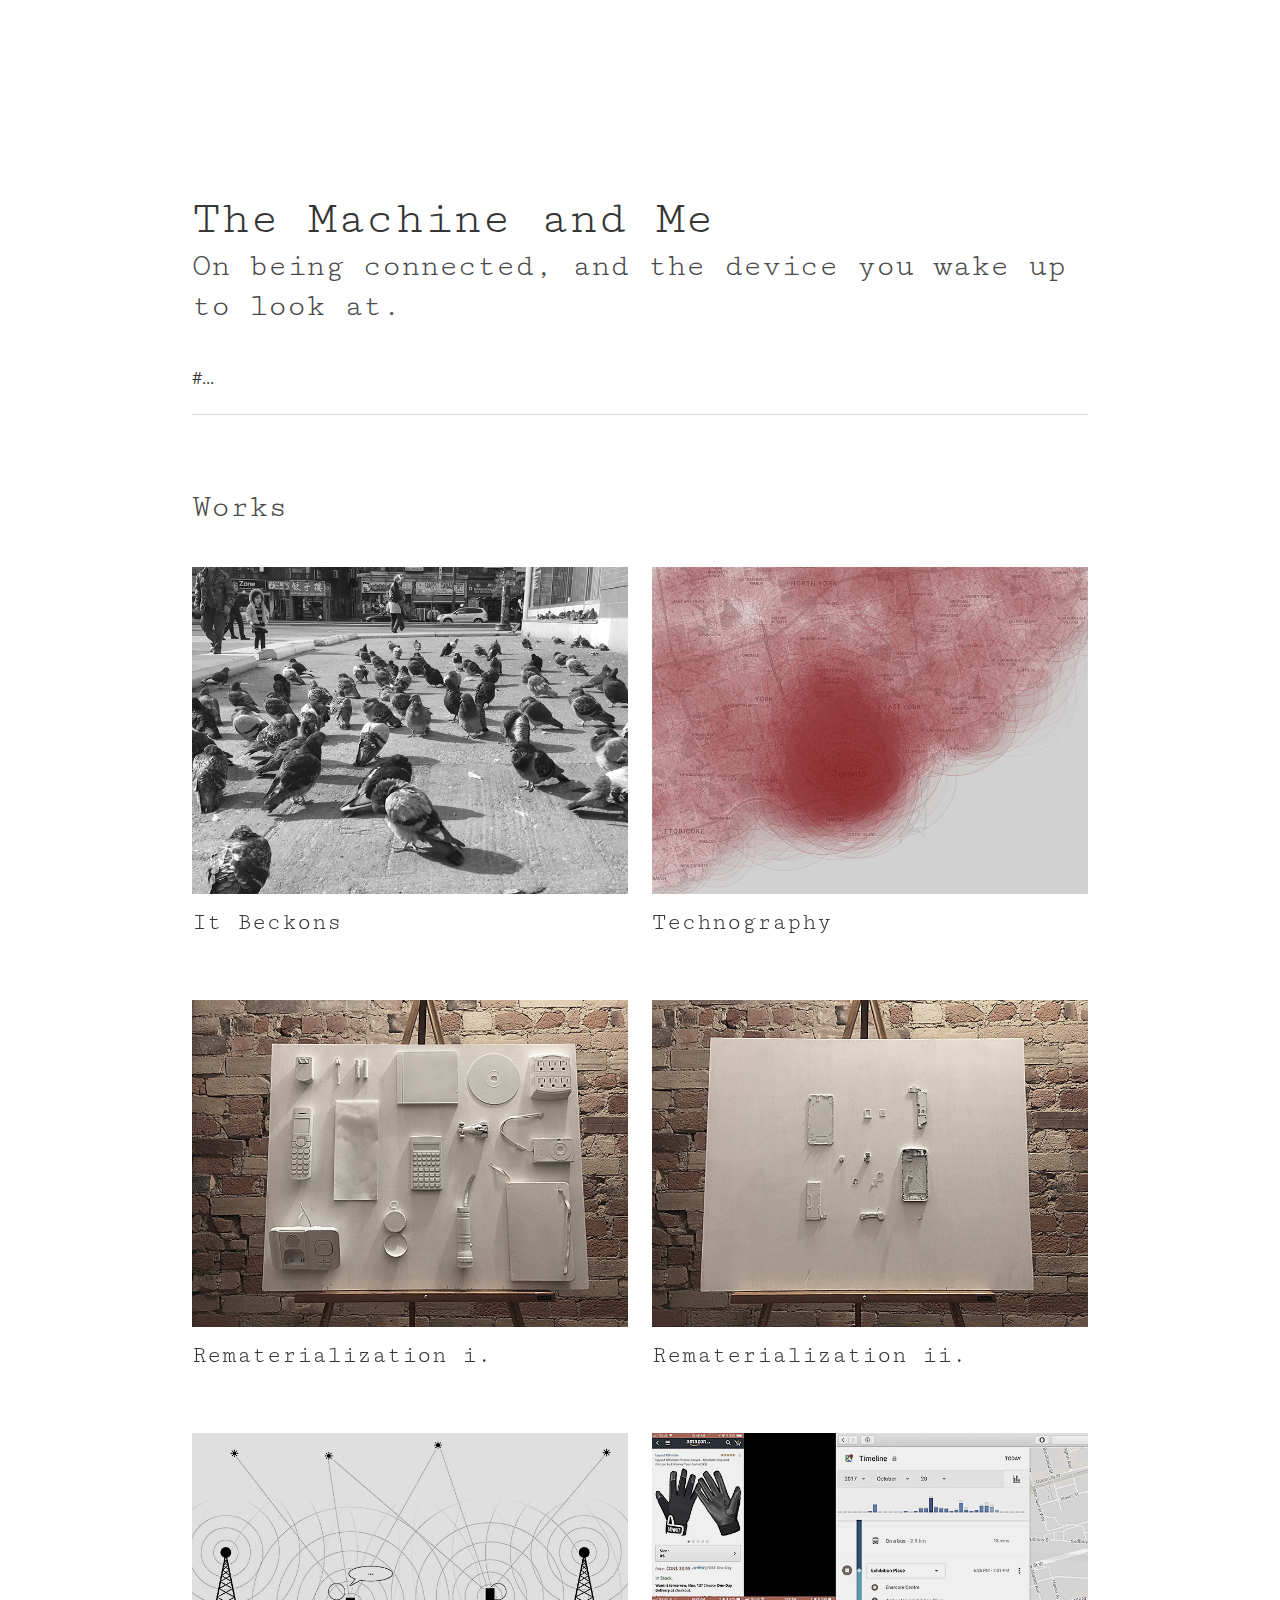
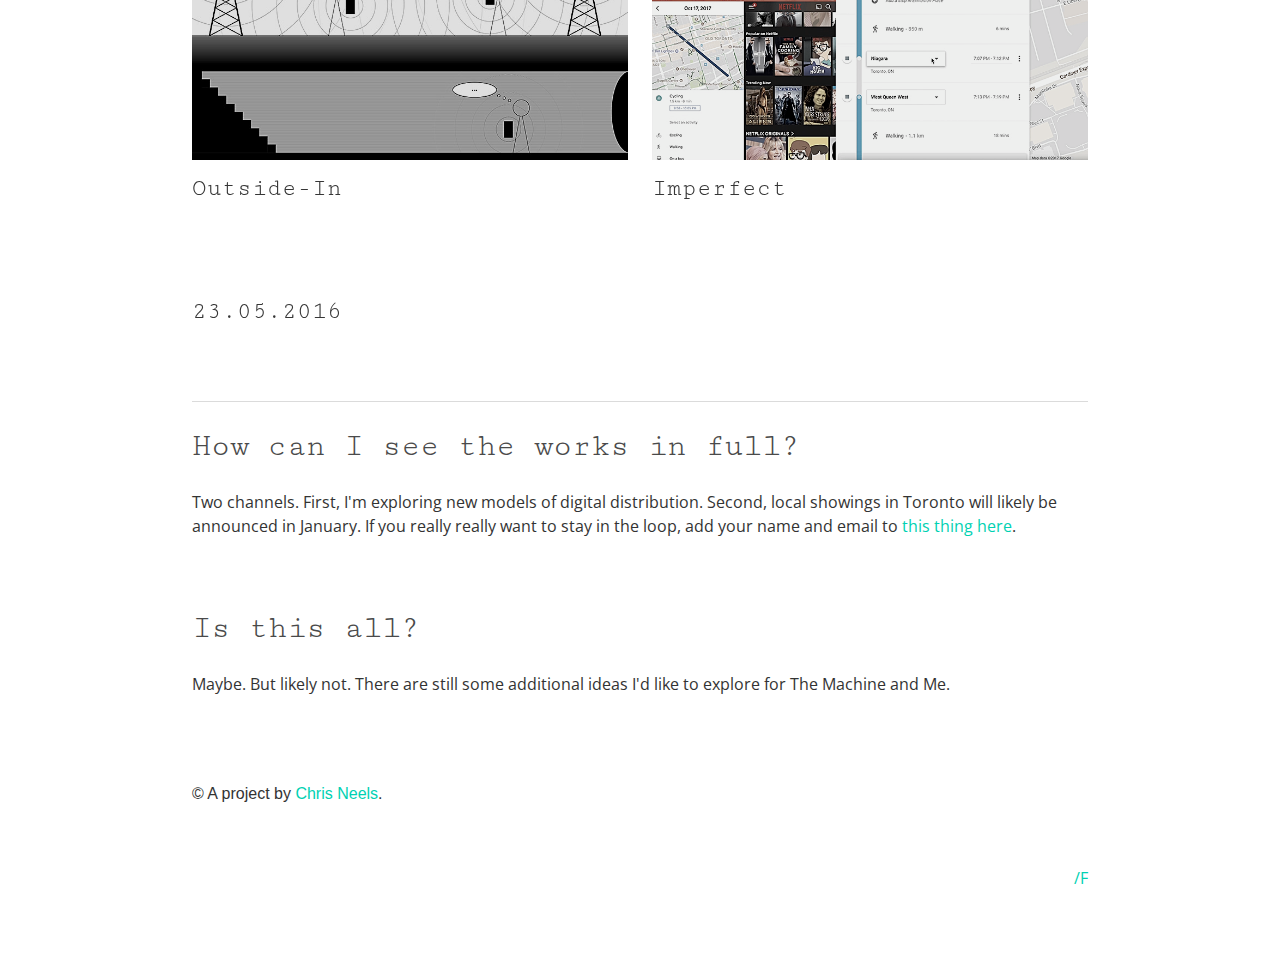
==== index.html @ b1f2470e "Updates to home and pages" ====
<!DOCTYPE html>
<html lang="en">


<head>
    <meta charset="utf-8">
    <meta name="viewport" content="width=device-width, initial-scale=1">
    <meta name="author" content="Chris Neels">
    <meta name="description" content="On being connected, and the device you wake up to look at. A [retro-intro-pro]spective art exhibit.">
    <meta name="tags" content="art, contemporary, smartphone, toronto, canada, vancouver, painting, sculpture, print, digital, video, film, abstract, realism, conceptual">
    
    <link href="css/bulma.css" rel="stylesheet">
    <link href="css/machine.css" rel="stylesheet">

    <link href="https://fonts.googleapis.com/css?family=Cutive+Mono" rel="stylesheet">
    <link href="https://fonts.googleapis.com/css?family=Open+Sans" rel="stylesheet">

    <title>The Machine and Me / Home</title>

    <!-- Global site tag (gtag.js) - Google Analytics -->
    <script async src="https://www.googletagmanager.com/gtag/js?id=UA-80147022-4"></script>
    <script>
      window.dataLayer = window.dataLayer || [];
      function gtag(){dataLayer.push(arguments);}
      gtag('js', new Date());

      gtag('config', 'UA-80147022-4');
    </script>
</head>



<body class="site-body site-body-home">

<div>
    <h1 class="title is-1"><b>The Machine and Me</b></h1>    
    <h2 class="subtitle is-3"><b>On being connected, and the device you wake up to look at.</b></h2>
    <p style="padding-top: 1rem;">#...</p>
</div>

<div>
    <hr>
    <h2 class="subtitle is-3" style="padding-top: 3rem; padding-bottom: 2.5rem;">Works</h2>
</div>

<!--Row 1-->
<div class="tile is-ancestor">
  <div class="tile is-parent is-vertical">
    <a href="art/itbeckons.html">
      <article class="tile is-child">
        <img src="img/itbeckons_tile.png" alt="" class="tile-image">
      </article>
      <p class="title tile-text is-4">It Beckons</p>
    </a>
  </div>
  <div class="tile is-parent is-vertical">
    <a href="art/technography.html">
      <article class="tile is-child">
        <img src="img/technography_tile.png" alt="" class="tile-image">
      </article>
      <p class="title tile-text is-4">Technography</p>
    </a>
  </div>
</div>

<!--Row 2-->
<div class="tile is-ancestor">
  <div class="tile is-parent is-vertical">
    <a href="art/rematerialization1.html">
      <article class="tile is-child">
        <img src="img/rematerialization1_tile.jpg" alt="" class="tile-image">
      </article>
      <p class="title tile-text is-4">Rematerialization i.</p>
    </a>
  </div>
  <div class="tile is-parent is-vertical">
    <a href="art/rematerialization2.html">
      <article class="tile is-child">
        <img src="img/rematerialization2_tile.jpg" alt="" class="tile-image">
      </article>
      <p class="title tile-text is-4">Rematerialization ii.</p>
    </a>
  </div>
</div>

<!--Row 3-->
<div class="tile is-ancestor">
  <div class="tile is-parent is-vertical">
    <a href="art/technography2.html">
      <article class="tile is-child">
        <img src="img/outsidein_tile.jpg" alt="" class="tile-image">
      </article>
      <p class="title tile-text is-4">Outside-In</p>
    </a>
  </div>
  <div class="tile is-parent is-vertical">
    <a href="art/imperfect.html">
      <article class="tile is-child">
        <img src="img/imperfect_tile.png" alt="" class="tile-image">
      </article>
      <p class="title tile-text is-4">Imperfect</p>
    </a>
  </div>
</div>

<div class="tile is-ancestor">
  <div class="tile is-parent is-vertical">
    <a href="art/rematerialization2.html">
      <article class="tile is-child">
        <img src="img/23052016_tile.jpg" alt="" class="tile-image">
      </article>
      <p class="title tile-text is-4">23.05.2016</p>
    </a>
  </div>

  <!-- Empty tile for odd numbered row -->
  <div class="tile is-parent is-vertical"></div>
</div>



<hr>

<div>
    <h2 class="subtitle is-3">How can I see the works in full?</h2>
    <p>Two channels. First, I'm exploring new models of digital distribution. Second, local showings in Toronto will likely be announced in January. If you really really want to stay in the loop, add your name and email to <a href="https://goo.gl/forms/qUJVIUPeXOVEWc293" target="_blank">this thing here</a>.</p>
</div>

<div class="section-last">
    <h2 class="subtitle is-3">Is this all?</h2>
    <p>Maybe. But likely not. There are still some additional ideas I'd like to explore for The Machine and Me.</p>
</div>

<footer>&copy; A project by <a href="http://neels.ca" target="_blank">Chris Neels</a>.</footer>





</body>

<a href="https://www.youtube.com/watch?v=u2ZnomJW6fo" target="_blank"><p style="text-align:right" style="color:grey">/F</p></a>


</html>
---- css/machine.css ----
/*!
 * Polis Finance
 */


/* Fonts */
body {
  color: #333333;
}

h1, h2 {
  font-family: 'Cutive Mono', monospace;
  font-weight: 700;
}

p {
  font-family: 'Open Sans', sans-serif;
  margin-bottom: 14px;
}



/* Body Elements */
.site-body {
  margin-top: 5%;
  margin-left: 15%;
  margin-right: 15%;
  padding-left: 0px;
  margin-bottom: 70px;
}

.site-body-sides {

}

.site-body-home {
  margin-top: 15%;
}

@media (max-width: 1000px) {
  .site-body {
    margin-left: 10%;
    margin-right: 10%;
  }
}

@media (max-width: 500px) {
  .site-body {
    margin-left: 5%;
    margin-right: 5%;
  }
}

.section-last {
  margin-top: 70px;
}

footer {
  padding: 72px 0 60px;
}

.exhibit-frame {
  padding-top: 40px;
  padding-bottom: 20px;
  width: 66%;
}

.exhibit-video {
  width: 100%;
  min-width: 100%;
  overflow: hidden;
  .tp-video-play-button {display: none !important};
  .rev_slider video {pointer-events: none};
  .rev_slider video::-webkit-media-controls {display: none !important};
}

.exhibit-image {
  width: 100%;
}


/* Homepage: Formatting for tiles*/ 
.tile-image {
  width: auto;
  overflow: hidden;
}

.is-parent {
  filter: saturate(.4);
      -webkit-filter: saturate(.4);
}

.is-parent:hover, .is-parent:focus {
  filter: brightness(.8);
      -webkit-filter: brightness(.8);
}

.is-parent a p {
  padding-top: 0.5rem;
  padding-bottom:0rem;
  margin-bottom: 2.5rem;
}

.tile-text {
  font-family: 'Cutive Mono', monospace;
  font-weight: 400;
  color
}

/* Dynamic Height of Tiles
.is-child {
  padding-top: 10%; /*8x5 aspect ratio*/
}
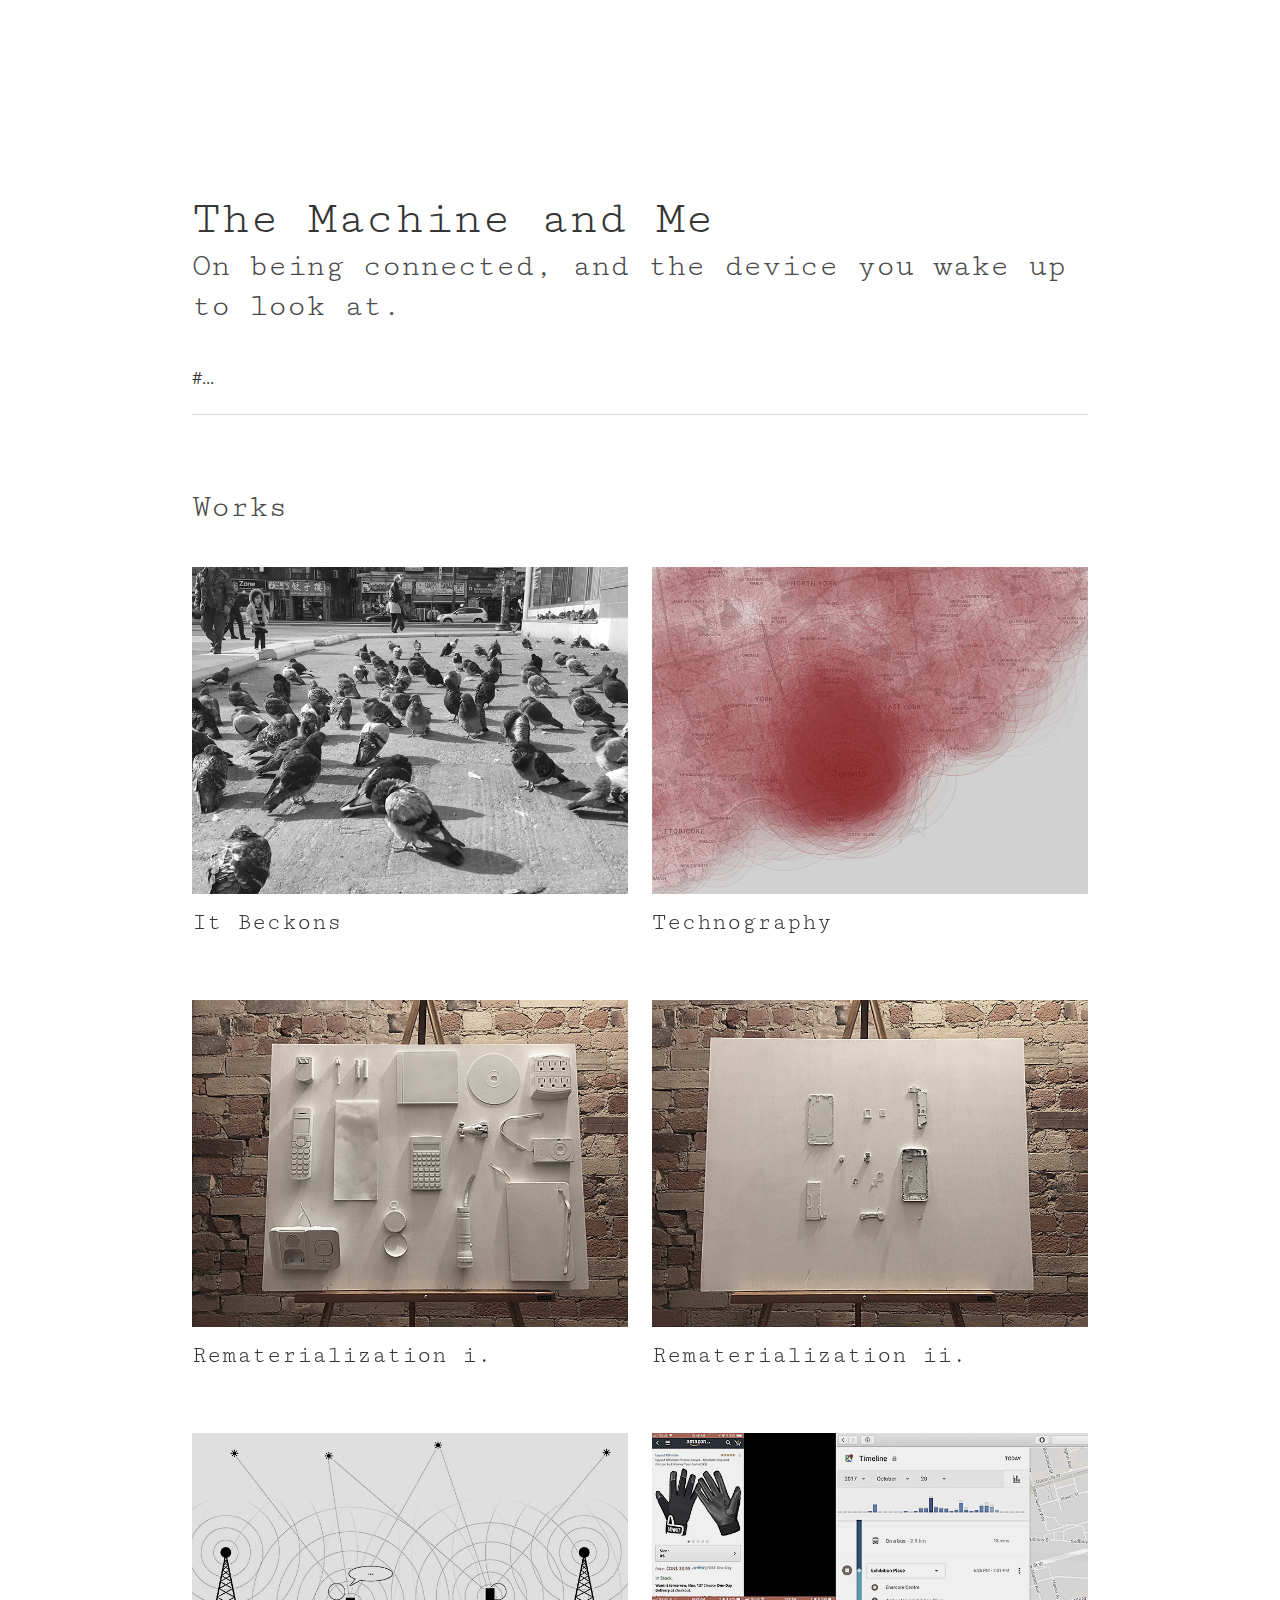
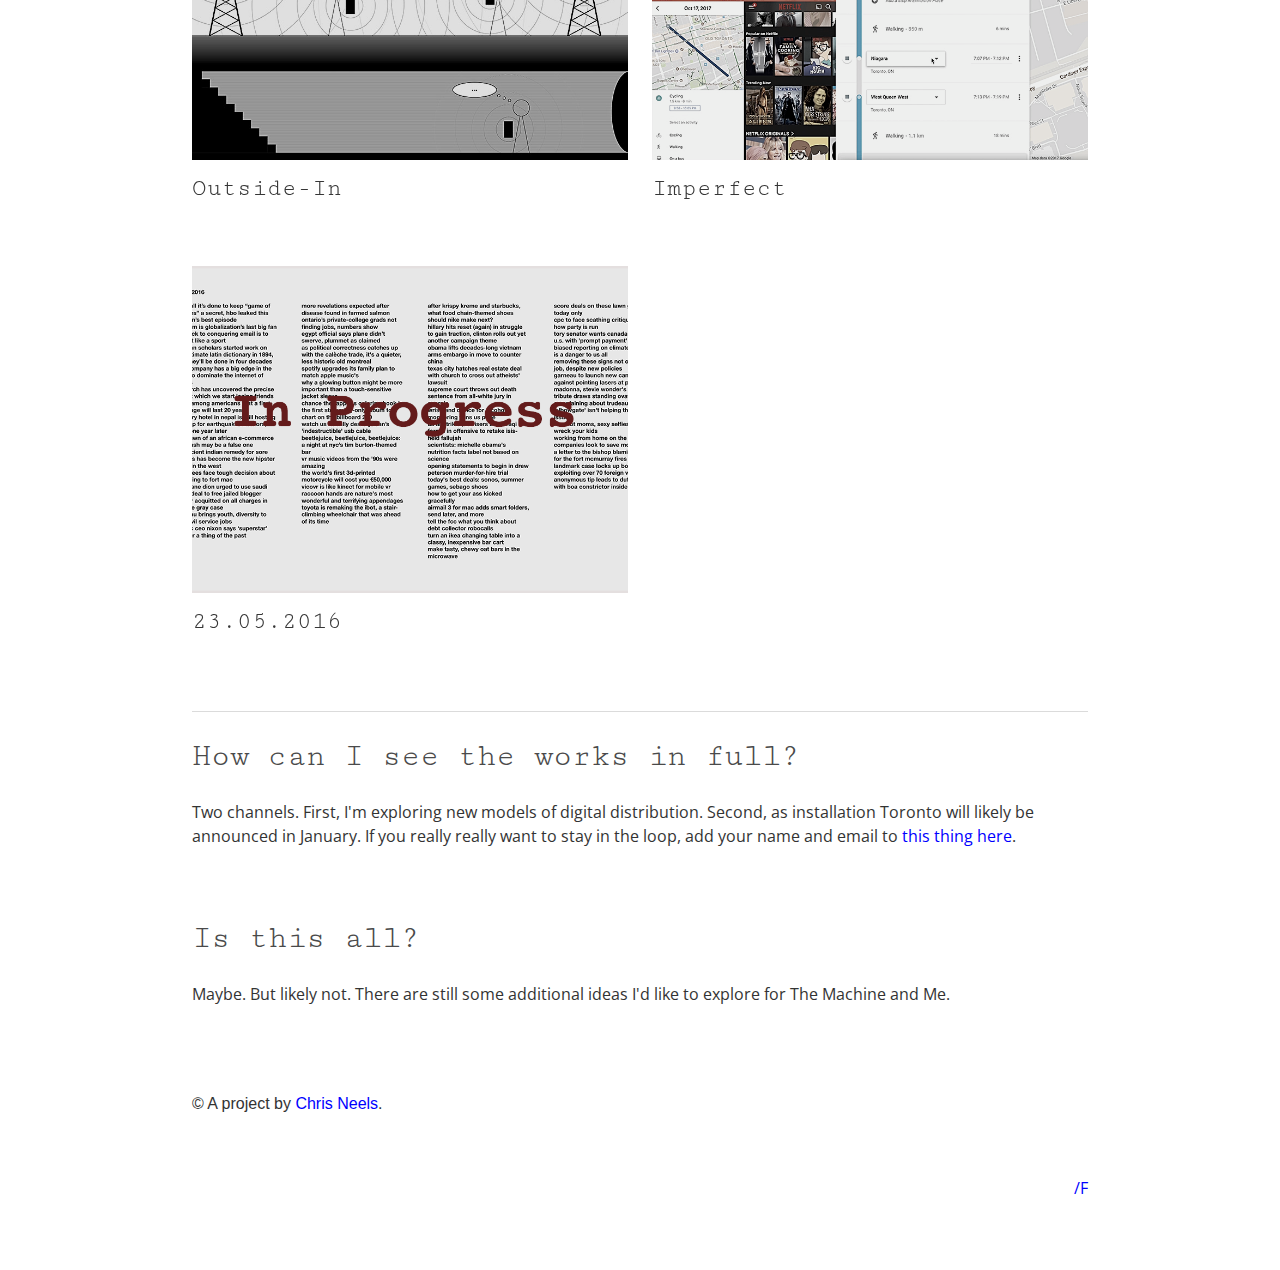
==== commit 3ef17118: "big push to site content" ====
--- a/index.html
+++ b/index.html
@@ -34,7 +34,7 @@
 
 <div>
     <h1 class="title is-1"><b>The Machine and Me</b></h1>    
-    <h2 class="subtitle is-3"><b>On being connected, and the device you wake up to look at.</b></h2>
+    <h2 class="subtitle is-3">On being connected, and the device you wake up to look at.</h2>
     <p style="padding-top: 1rem;">#...</p>
 </div>
 
@@ -86,7 +86,7 @@
 <!--Row 3-->
 <div class="tile is-ancestor">
   <div class="tile is-parent is-vertical">
-    <a href="art/technography2.html">
+    <a href="art/outsidein.html">
       <article class="tile is-child">
         <img src="img/outsidein_tile.jpg" alt="" class="tile-image">
       </article>
@@ -105,9 +105,9 @@
 
 <div class="tile is-ancestor">
   <div class="tile is-parent is-vertical">
-    <a href="art/rematerialization2.html">
+    <a href="art/23052016.html">
       <article class="tile is-child">
-        <img src="img/23052016_tile.jpg" alt="" class="tile-image">
+        <img src="img/23052016_tile.png" alt="" class="tile-image">
       </article>
       <p class="title tile-text is-4">23.05.2016</p>
     </a>
@@ -123,7 +123,7 @@
 
 <div>
     <h2 class="subtitle is-3">How can I see the works in full?</h2>
-    <p>Two channels. First, I'm exploring new models of digital distribution. Second, local showings in Toronto will likely be announced in January. If you really really want to stay in the loop, add your name and email to <a href="https://goo.gl/forms/qUJVIUPeXOVEWc293" target="_blank">this thing here</a>.</p>
+    <p>Two channels. First, I'm exploring new models of digital distribution. Second, as installation Toronto will likely be announced in January. If you really really want to stay in the loop, add your name and email to <a href="https://goo.gl/forms/qUJVIUPeXOVEWc293" target="_blank">this thing here</a>.</p>
 </div>
 
 <div class="section-last">
--- a/css/machine.css
+++ b/css/machine.css
@@ -29,40 +29,45 @@
   margin-bottom: 70px;
 }
 
-.site-body-sides {
-
-}
-
 .site-body-home {
   margin-top: 15%;
 }
 
-@media (max-width: 1000px) {
-  .site-body {
-    margin-left: 10%;
-    margin-right: 10%;
-  }
-}
-
-@media (max-width: 500px) {
-  .site-body {
-    margin-left: 5%;
-    margin-right: 5%;
-  }
+.exhibit-frame {
+  padding-top: 40px;
+  padding-bottom: 20px;
+  width: 70%;
 }
 
 .section-last {
   margin-top: 70px;
 }
 
+@media (max-width: 900px) {
+  .site-body {
+    margin-left: 5%;
+    margin-right: 5%;
+  }
+
+  .exhibit-frame {
+    width: 100%;
+  }  
+}
+
+/* Special exception for home page for mobile */
+@media (max-width: 800px) {
+  .subtitle.is-3 {
+    font-size: 1.5rem;
+  }
+}
+
+
+
+
+
+
 footer {
   padding: 72px 0 60px;
-}
-
-.exhibit-frame {
-  padding-top: 40px;
-  padding-bottom: 20px;
-  width: 66%;
 }
 
 .exhibit-video {
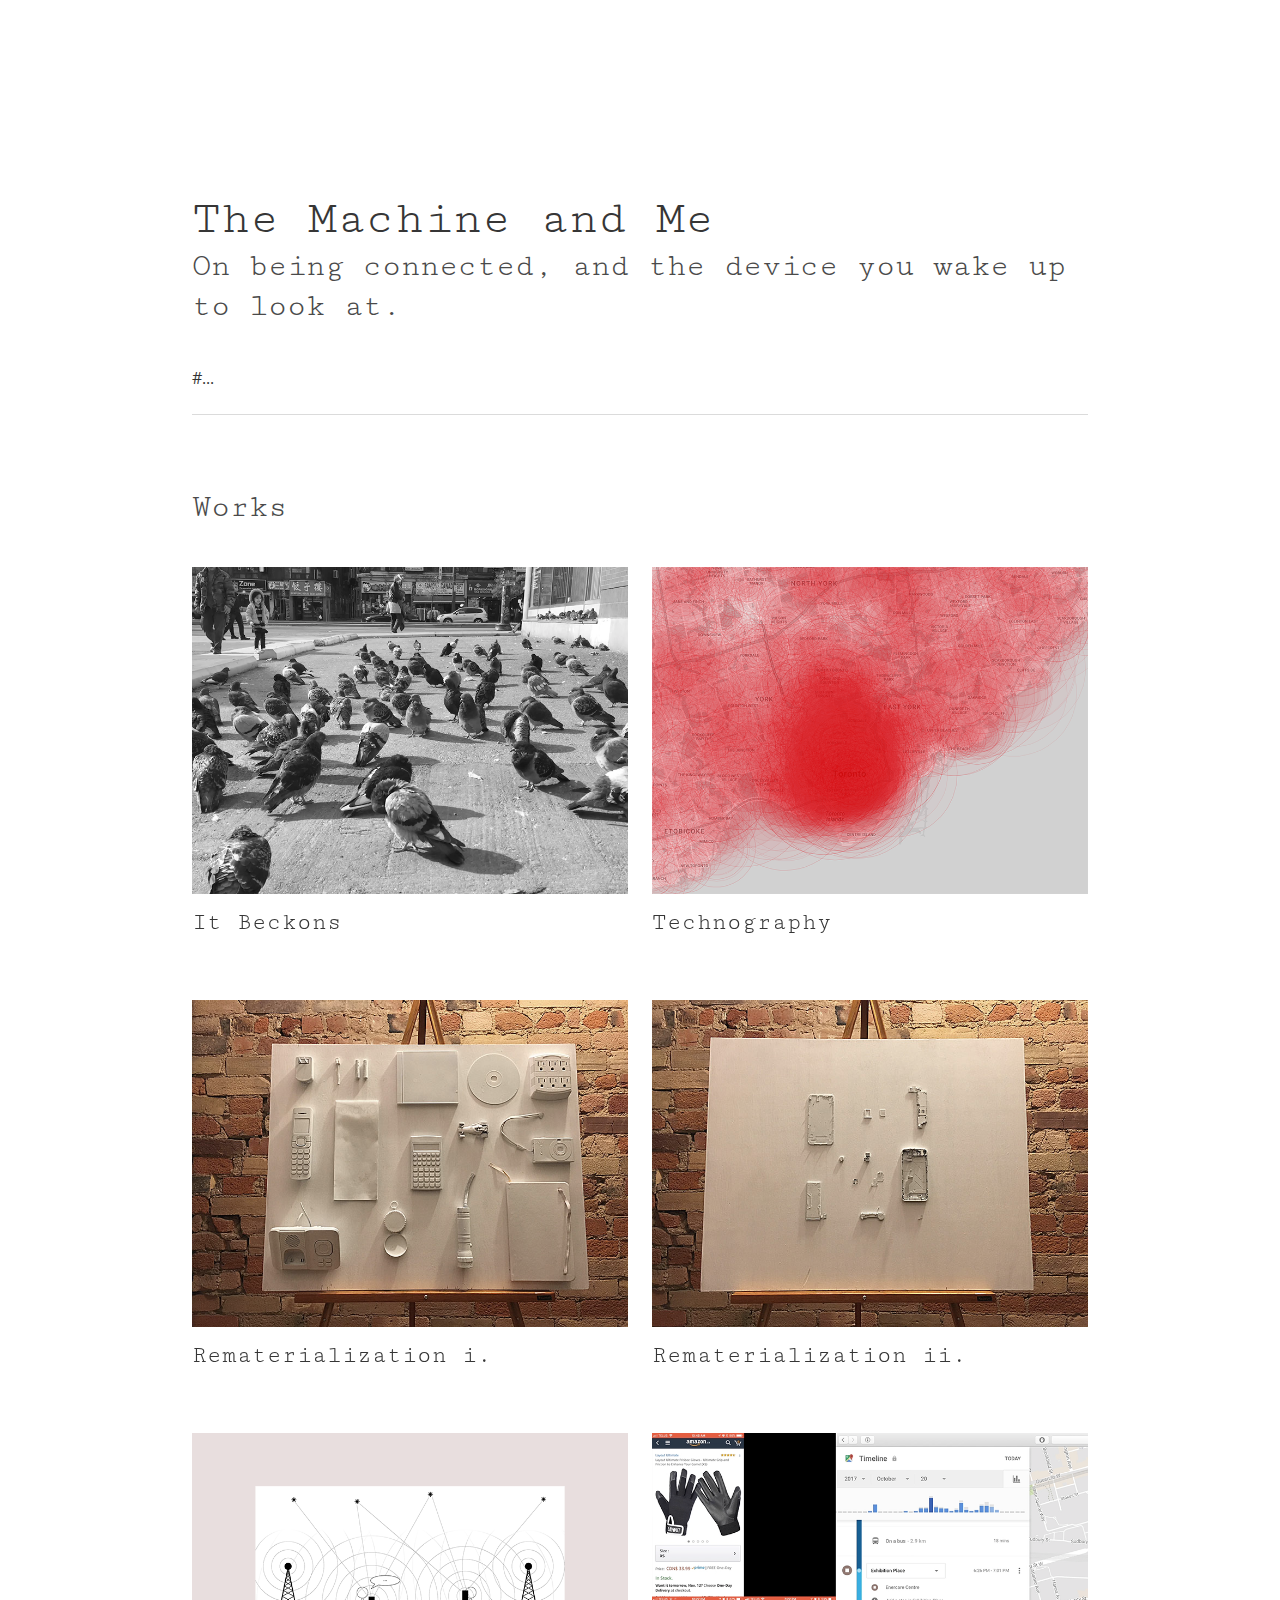
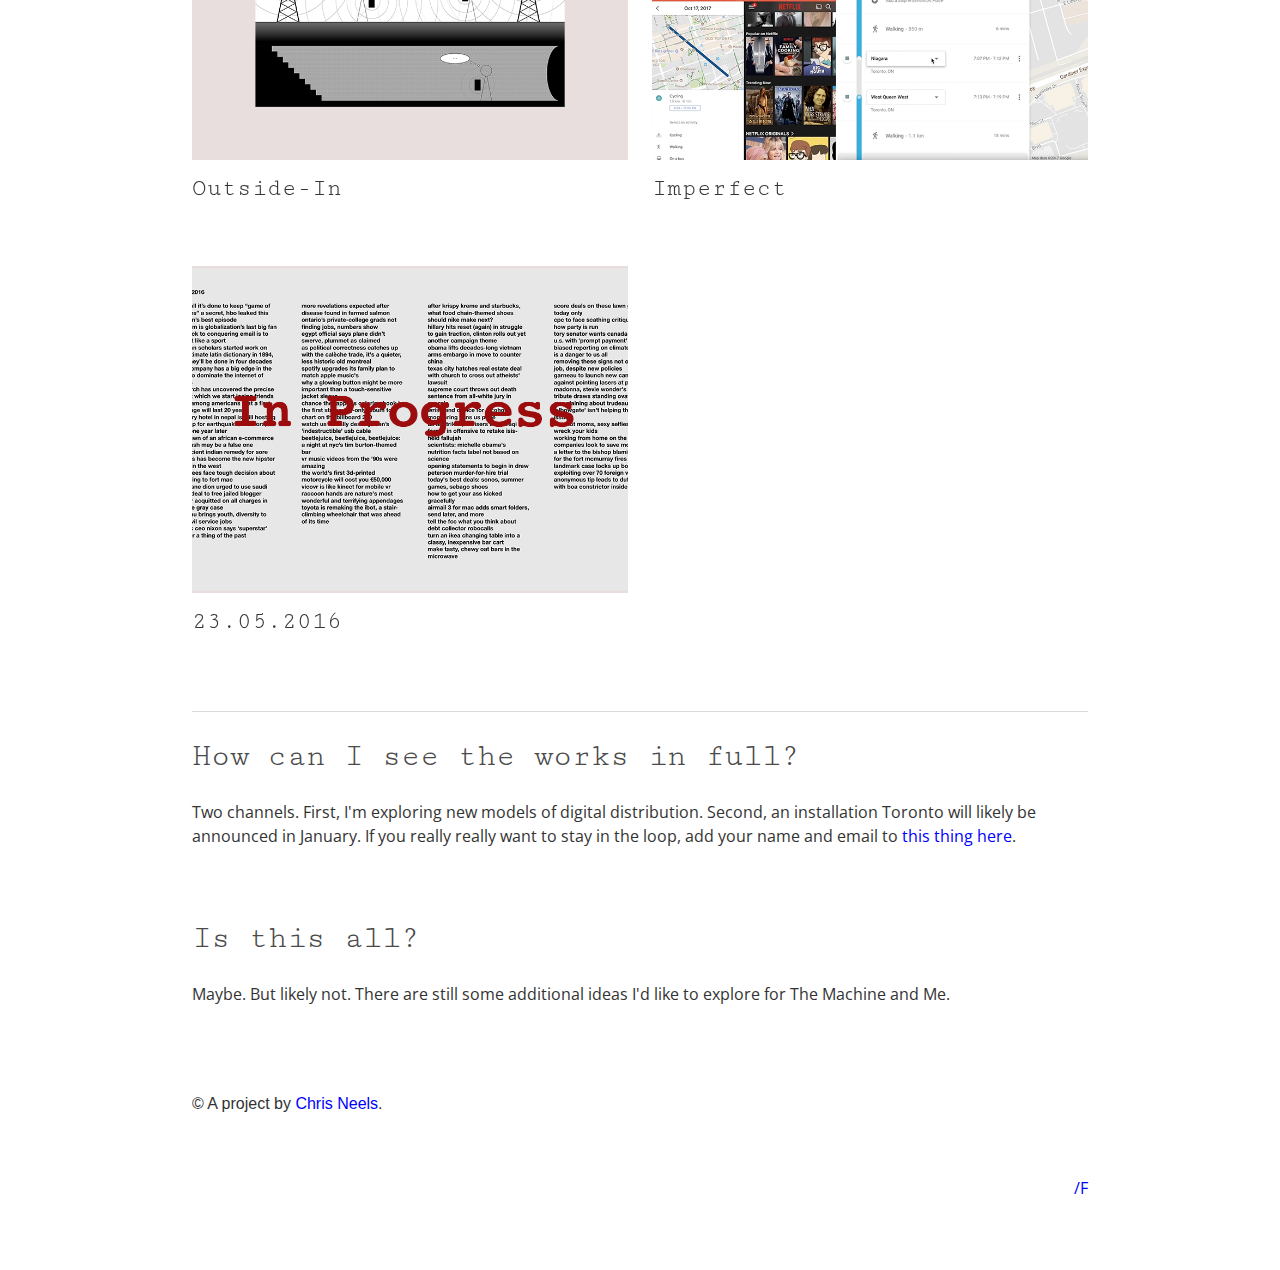
==== commit 1f191601: "big push to site content" ====
--- a/index.html
+++ b/index.html
@@ -7,7 +7,7 @@
     <meta name="viewport" content="width=device-width, initial-scale=1">
     <meta name="author" content="Chris Neels">
     <meta name="description" content="On being connected, and the device you wake up to look at. A [retro-intro-pro]spective art exhibit.">
-    <meta name="tags" content="art, contemporary, smartphone, toronto, canada, vancouver, painting, sculpture, print, digital, video, film, abstract, realism, conceptual">
+    <meta name="tags" content="art, contemporary, smartphone, toronto, canada, vancouver, painting, sculpture, print, digital, video, film, abstract, realism, conceptual, iphone">
     
     <link href="css/bulma.css" rel="stylesheet">
     <link href="css/machine.css" rel="stylesheet">
@@ -88,7 +88,7 @@
   <div class="tile is-parent is-vertical">
     <a href="art/outsidein.html">
       <article class="tile is-child">
-        <img src="img/outsidein_tile.jpg" alt="" class="tile-image">
+        <img src="img/outsidein_tile.png" alt="" class="tile-image">
       </article>
       <p class="title tile-text is-4">Outside-In</p>
     </a>
@@ -123,7 +123,7 @@
 
 <div>
     <h2 class="subtitle is-3">How can I see the works in full?</h2>
-    <p>Two channels. First, I'm exploring new models of digital distribution. Second, as installation Toronto will likely be announced in January. If you really really want to stay in the loop, add your name and email to <a href="https://goo.gl/forms/qUJVIUPeXOVEWc293" target="_blank">this thing here</a>.</p>
+    <p>Two channels. First, I'm exploring new models of digital distribution. Second, an installation Toronto will likely be announced in January. If you really really want to stay in the loop, add your name and email to <a href="https://goo.gl/forms/qUJVIUPeXOVEWc293" target="_blank">this thing here</a>.</p>
 </div>
 
 <div class="section-last">
--- a/css/machine.css
+++ b/css/machine.css
@@ -91,8 +91,8 @@
 }
 
 .is-parent {
-  filter: saturate(.4);
-      -webkit-filter: saturate(.4);
+  filter: saturate(.8);
+      -webkit-filter: saturate(.8);
 }
 
 .is-parent:hover, .is-parent:focus {
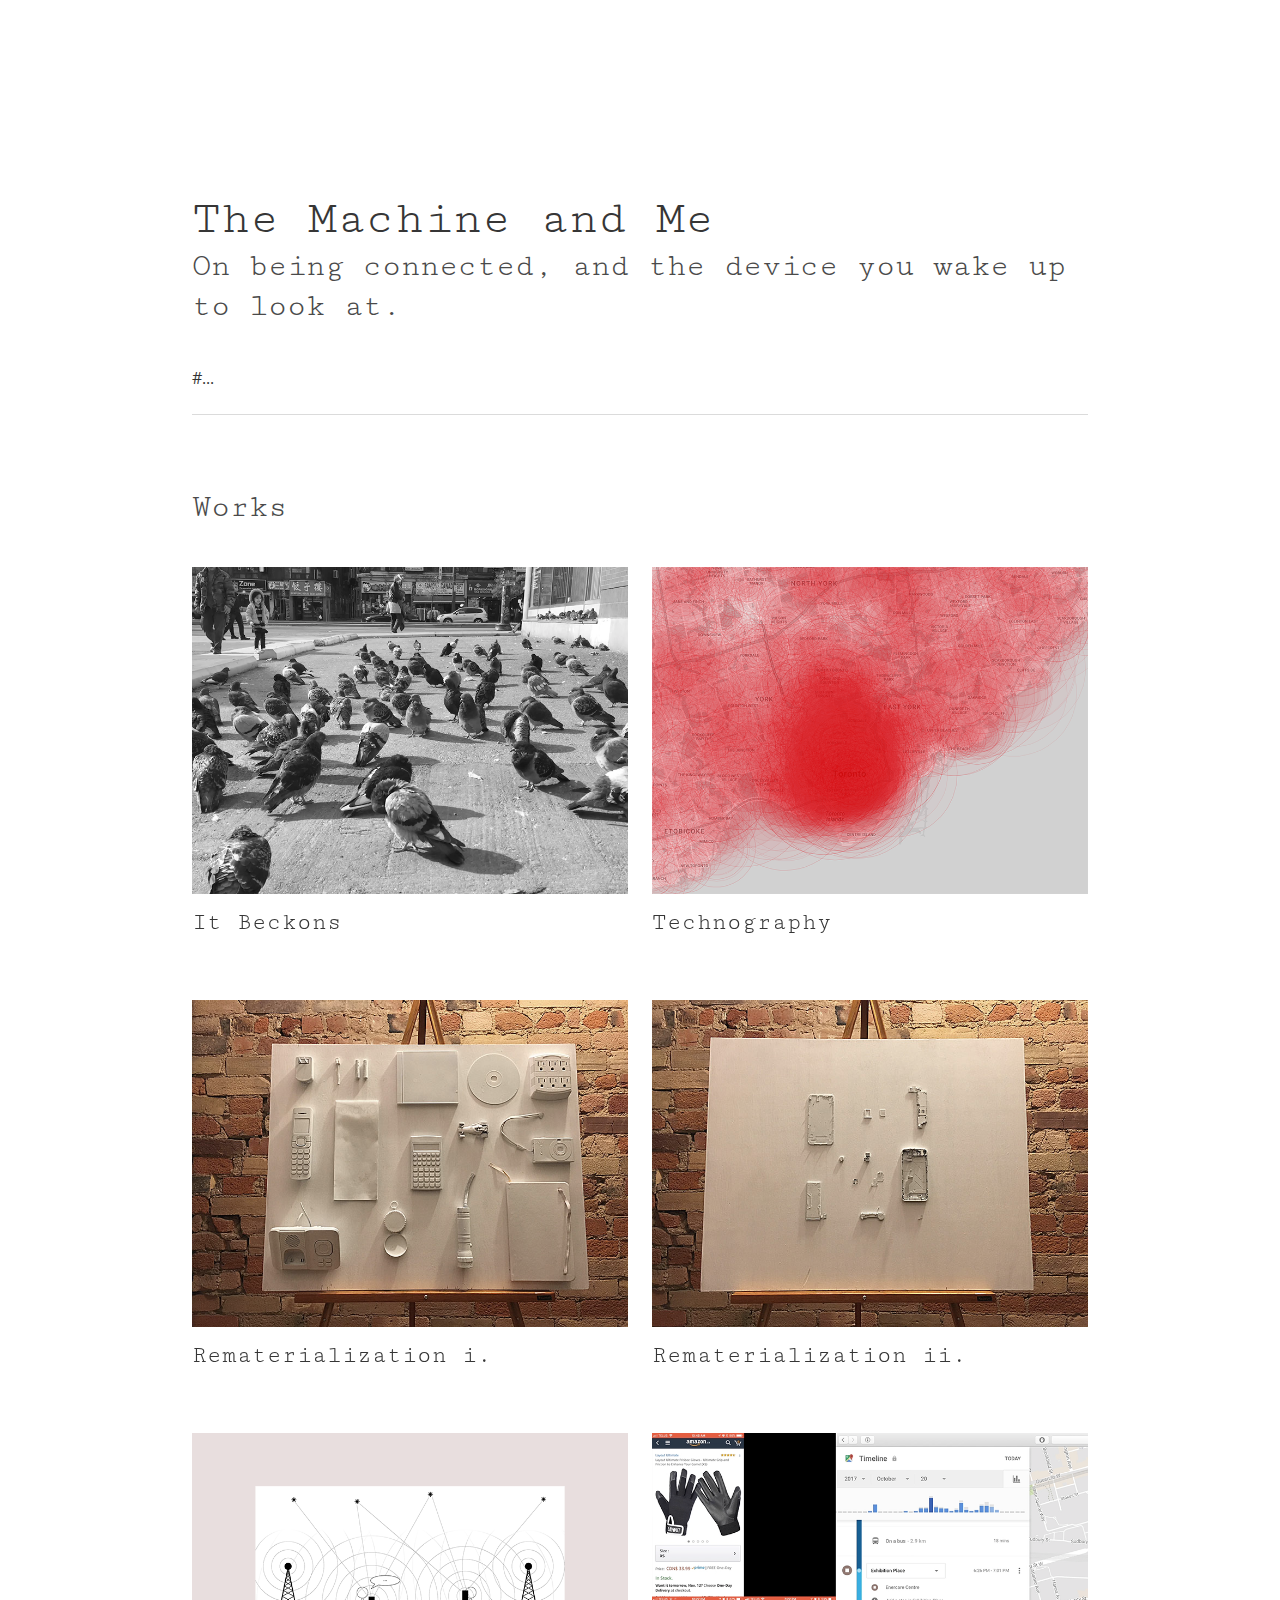
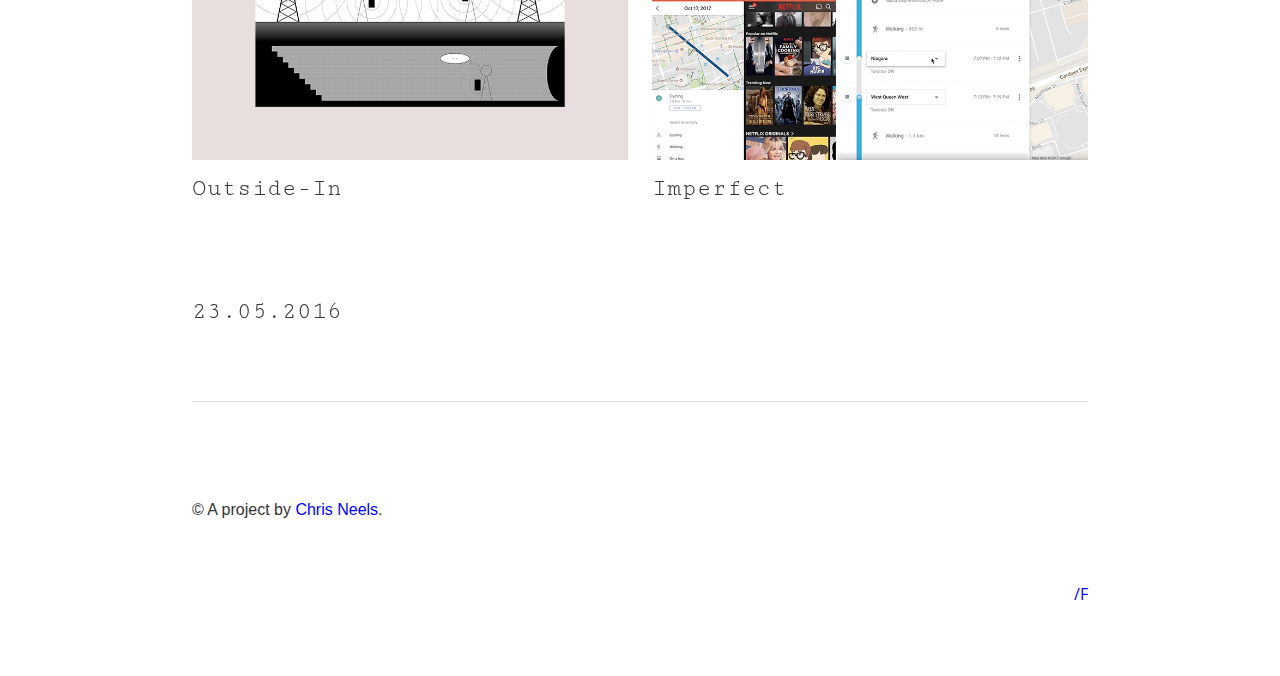
==== commit 41cff74f: "Site cleanup" ====
--- a/index.html
+++ b/index.html
@@ -107,7 +107,7 @@
   <div class="tile is-parent is-vertical">
     <a href="art/23052016.html">
       <article class="tile is-child">
-        <img src="img/23052016_tile.png" alt="" class="tile-image">
+        <img src="img/23052016_tile.jpg" alt="" class="tile-image">
       </article>
       <p class="title tile-text is-4">23.05.2016</p>
     </a>
@@ -121,6 +121,7 @@
 
 <hr>
 
+<!--
 <div>
     <h2 class="subtitle is-3">How can I see the works in full?</h2>
     <p>Two channels. First, I'm exploring new models of digital distribution. Second, an installation Toronto will likely be announced in January. If you really really want to stay in the loop, add your name and email to <a href="https://goo.gl/forms/qUJVIUPeXOVEWc293" target="_blank">this thing here</a>.</p>
@@ -130,6 +131,7 @@
     <h2 class="subtitle is-3">Is this all?</h2>
     <p>Maybe. But likely not. There are still some additional ideas I'd like to explore for The Machine and Me.</p>
 </div>
+-->
 
 <footer>&copy; A project by <a href="http://neels.ca" target="_blank">Chris Neels</a>.</footer>
 
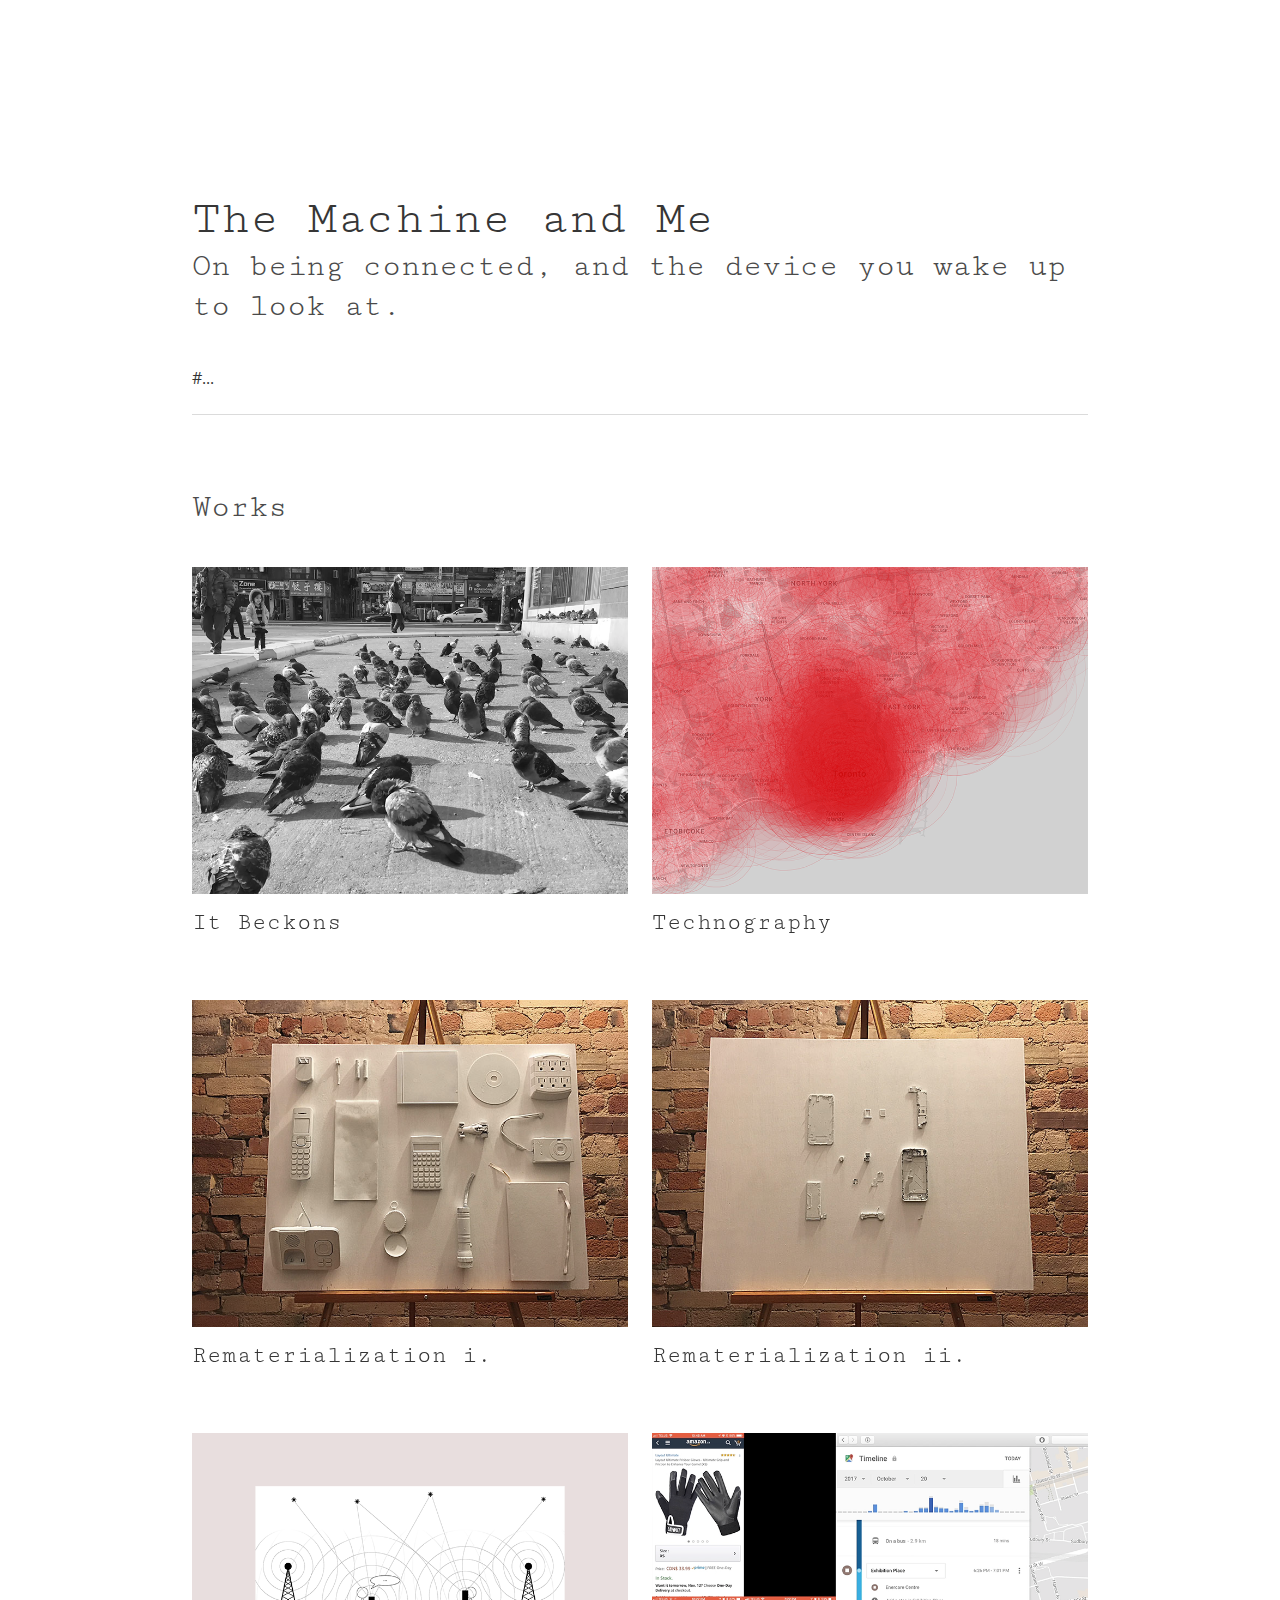
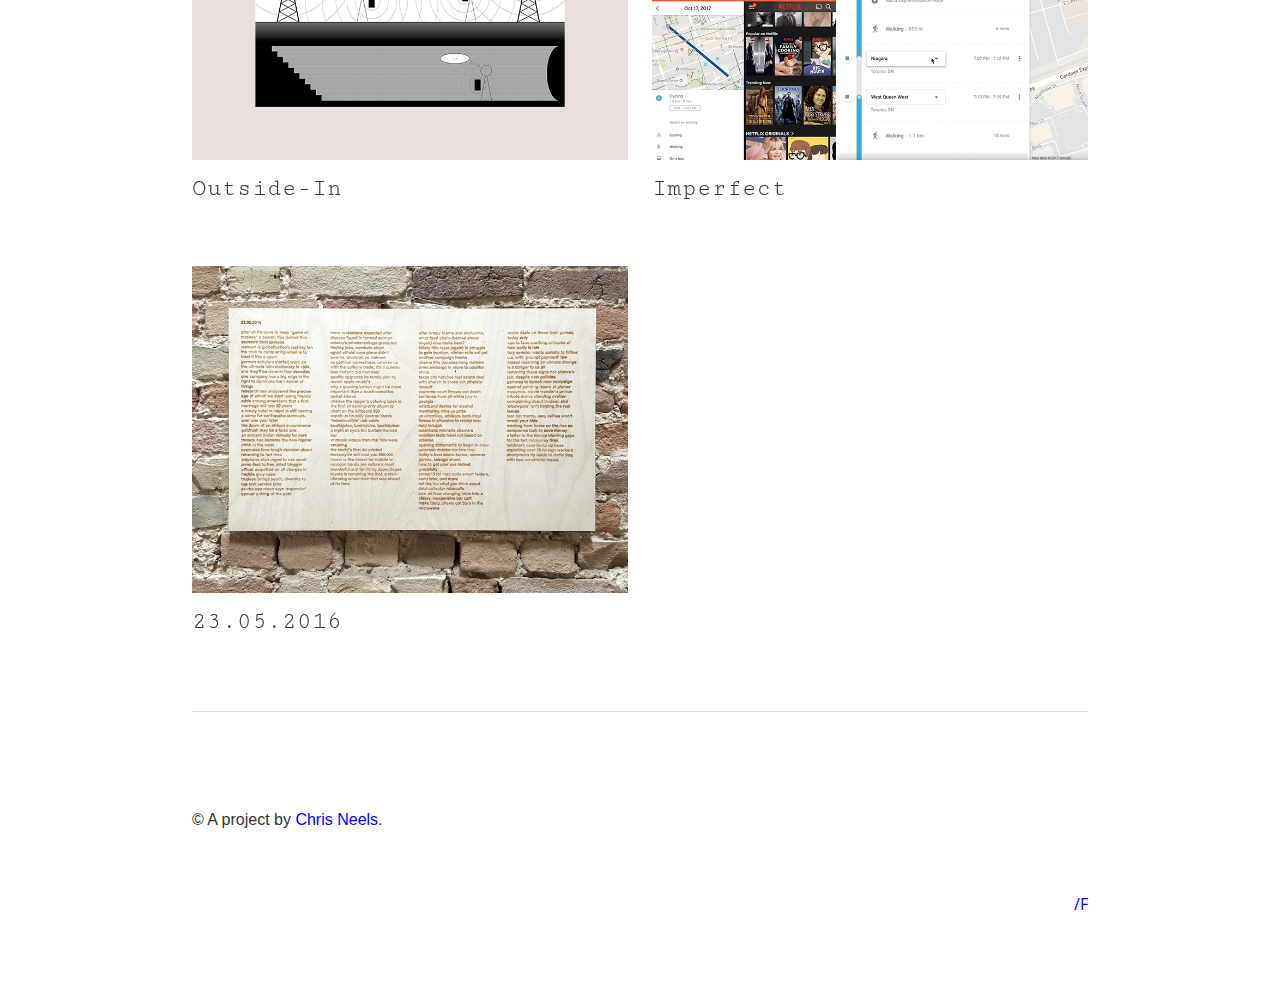
==== commit 00a46d52: "Site cleanup" ====
--- a/index.html
+++ b/index.html
@@ -107,7 +107,7 @@
   <div class="tile is-parent is-vertical">
     <a href="art/23052016.html">
       <article class="tile is-child">
-        <img src="img/23052016_tile.jpg" alt="" class="tile-image">
+        <img src="img/23052016_tile.JPG" alt="" class="tile-image">
       </article>
       <p class="title tile-text is-4">23.05.2016</p>
     </a>
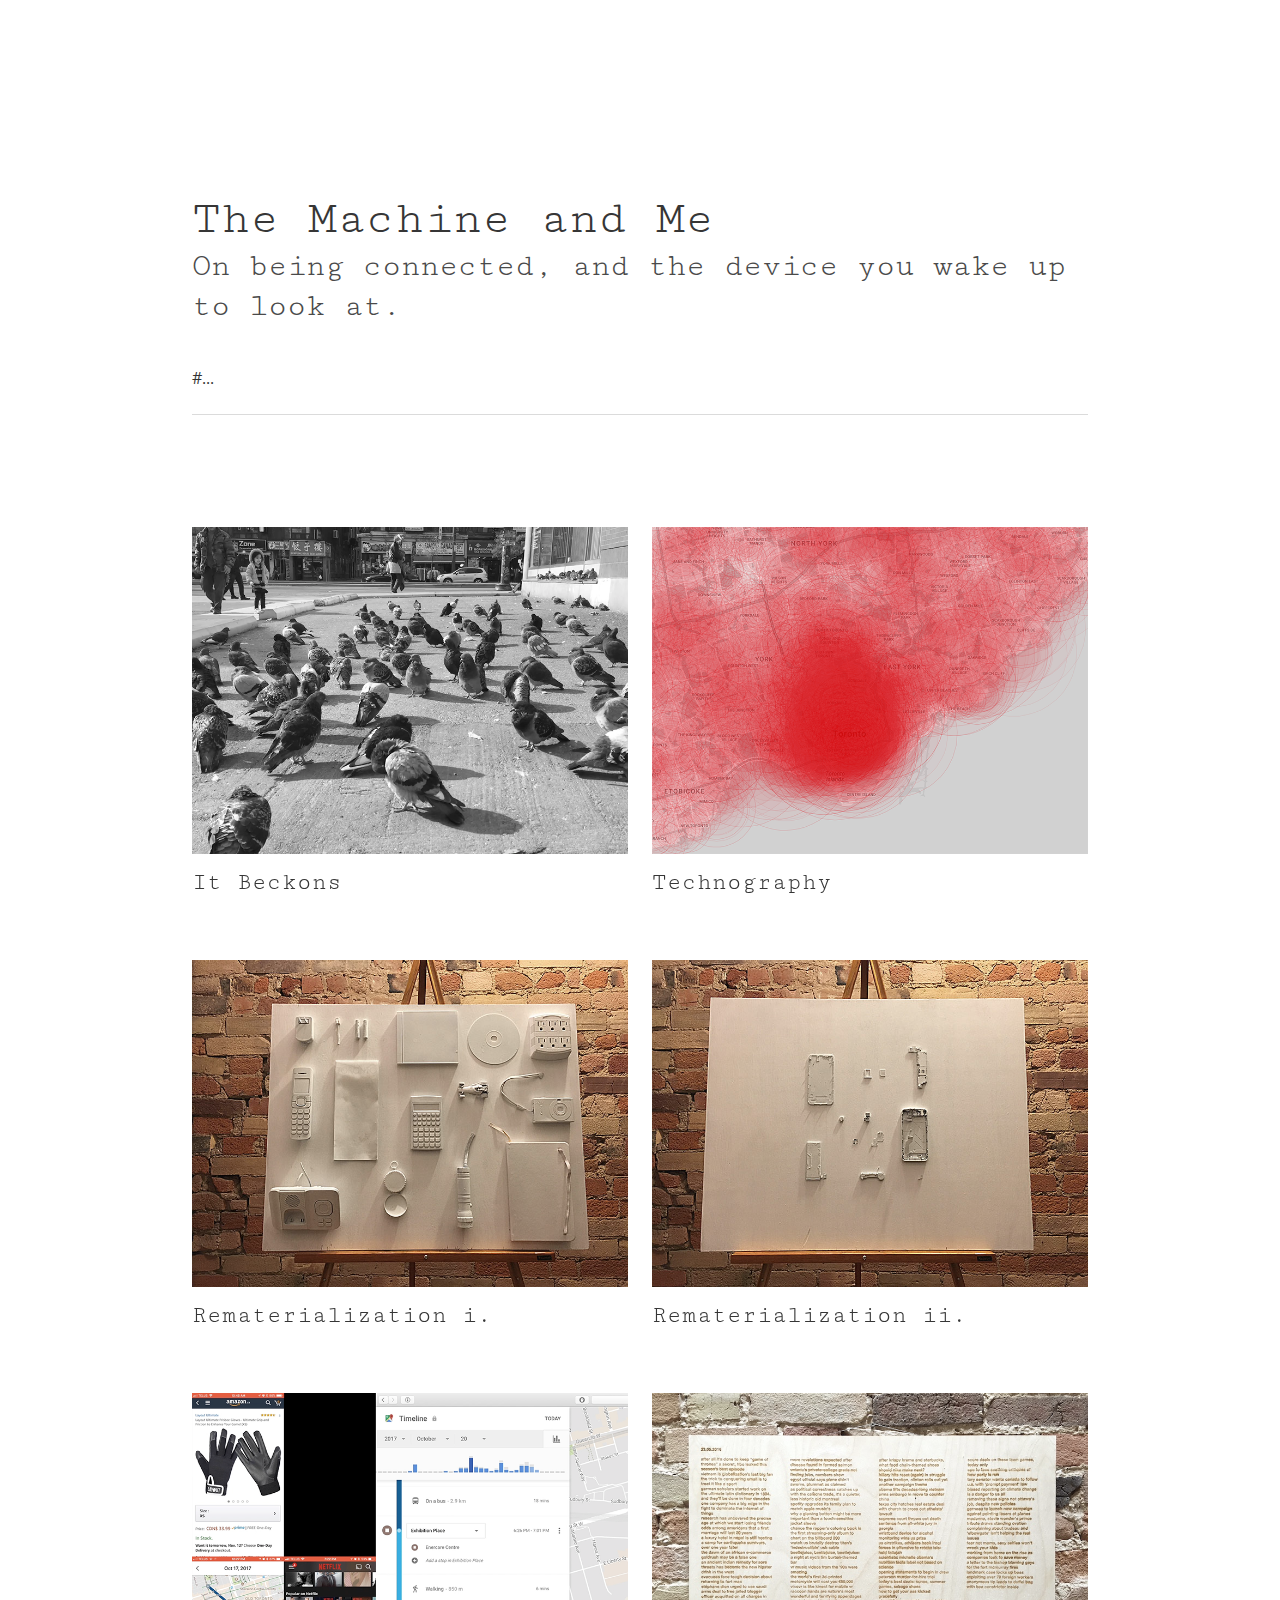
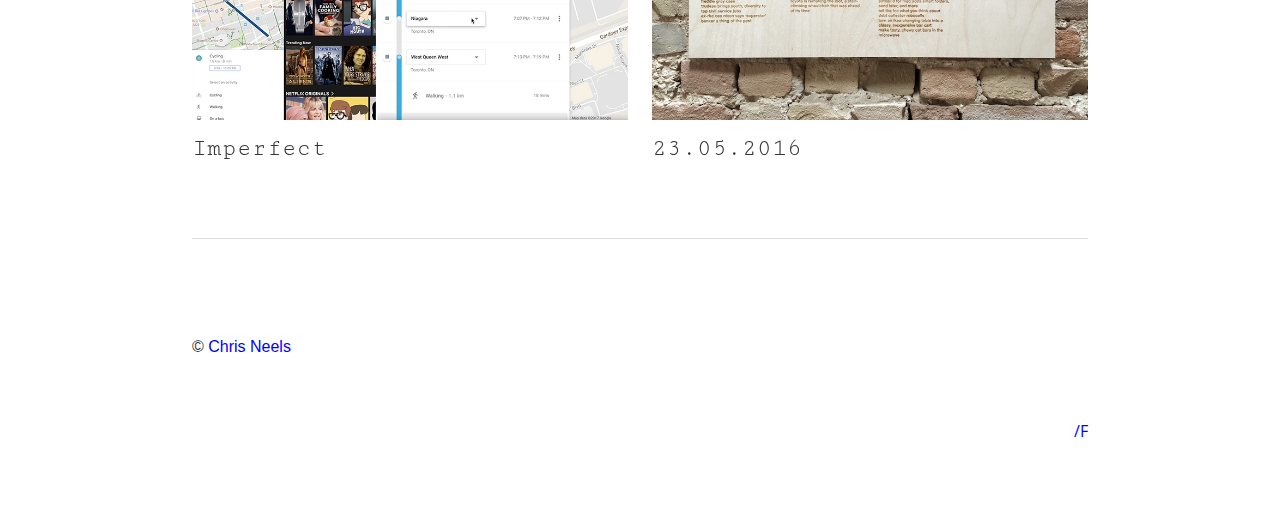
==== commit a672e40d: "housekeeping" ====
--- a/index.html
+++ b/index.html
@@ -40,7 +40,7 @@
 
 <div>
     <hr>
-    <h2 class="subtitle is-3" style="padding-top: 3rem; padding-bottom: 2.5rem;">Works</h2>
+    <h2 class="subtitle is-3" style="padding-top: 3rem; padding-bottom: 2.5rem;"></h2>
 </div>
 
 <!--Row 1-->
@@ -85,6 +85,8 @@
 
 <!--Row 3-->
 <div class="tile is-ancestor">
+
+  <!--
   <div class="tile is-parent is-vertical">
     <a href="art/outsidein.html">
       <article class="tile is-child">
@@ -92,7 +94,7 @@
       </article>
       <p class="title tile-text is-4">Outside-In</p>
     </a>
-  </div>
+  </div> -->
   <div class="tile is-parent is-vertical">
     <a href="art/imperfect.html">
       <article class="tile is-child">
@@ -101,9 +103,6 @@
       <p class="title tile-text is-4">Imperfect</p>
     </a>
   </div>
-</div>
-
-<div class="tile is-ancestor">
   <div class="tile is-parent is-vertical">
     <a href="art/23052016.html">
       <article class="tile is-child">
@@ -113,8 +112,6 @@
     </a>
   </div>
 
-  <!-- Empty tile for odd numbered row -->
-  <div class="tile is-parent is-vertical"></div>
 </div>
 
 
@@ -133,7 +130,7 @@
 </div>
 -->
 
-<footer>&copy; A project by <a href="http://neels.ca" target="_blank">Chris Neels</a>.</footer>
+<footer>&copy; <a href="http://neels.ca" target="_blank">Chris Neels</a></footer>
 
 
 
